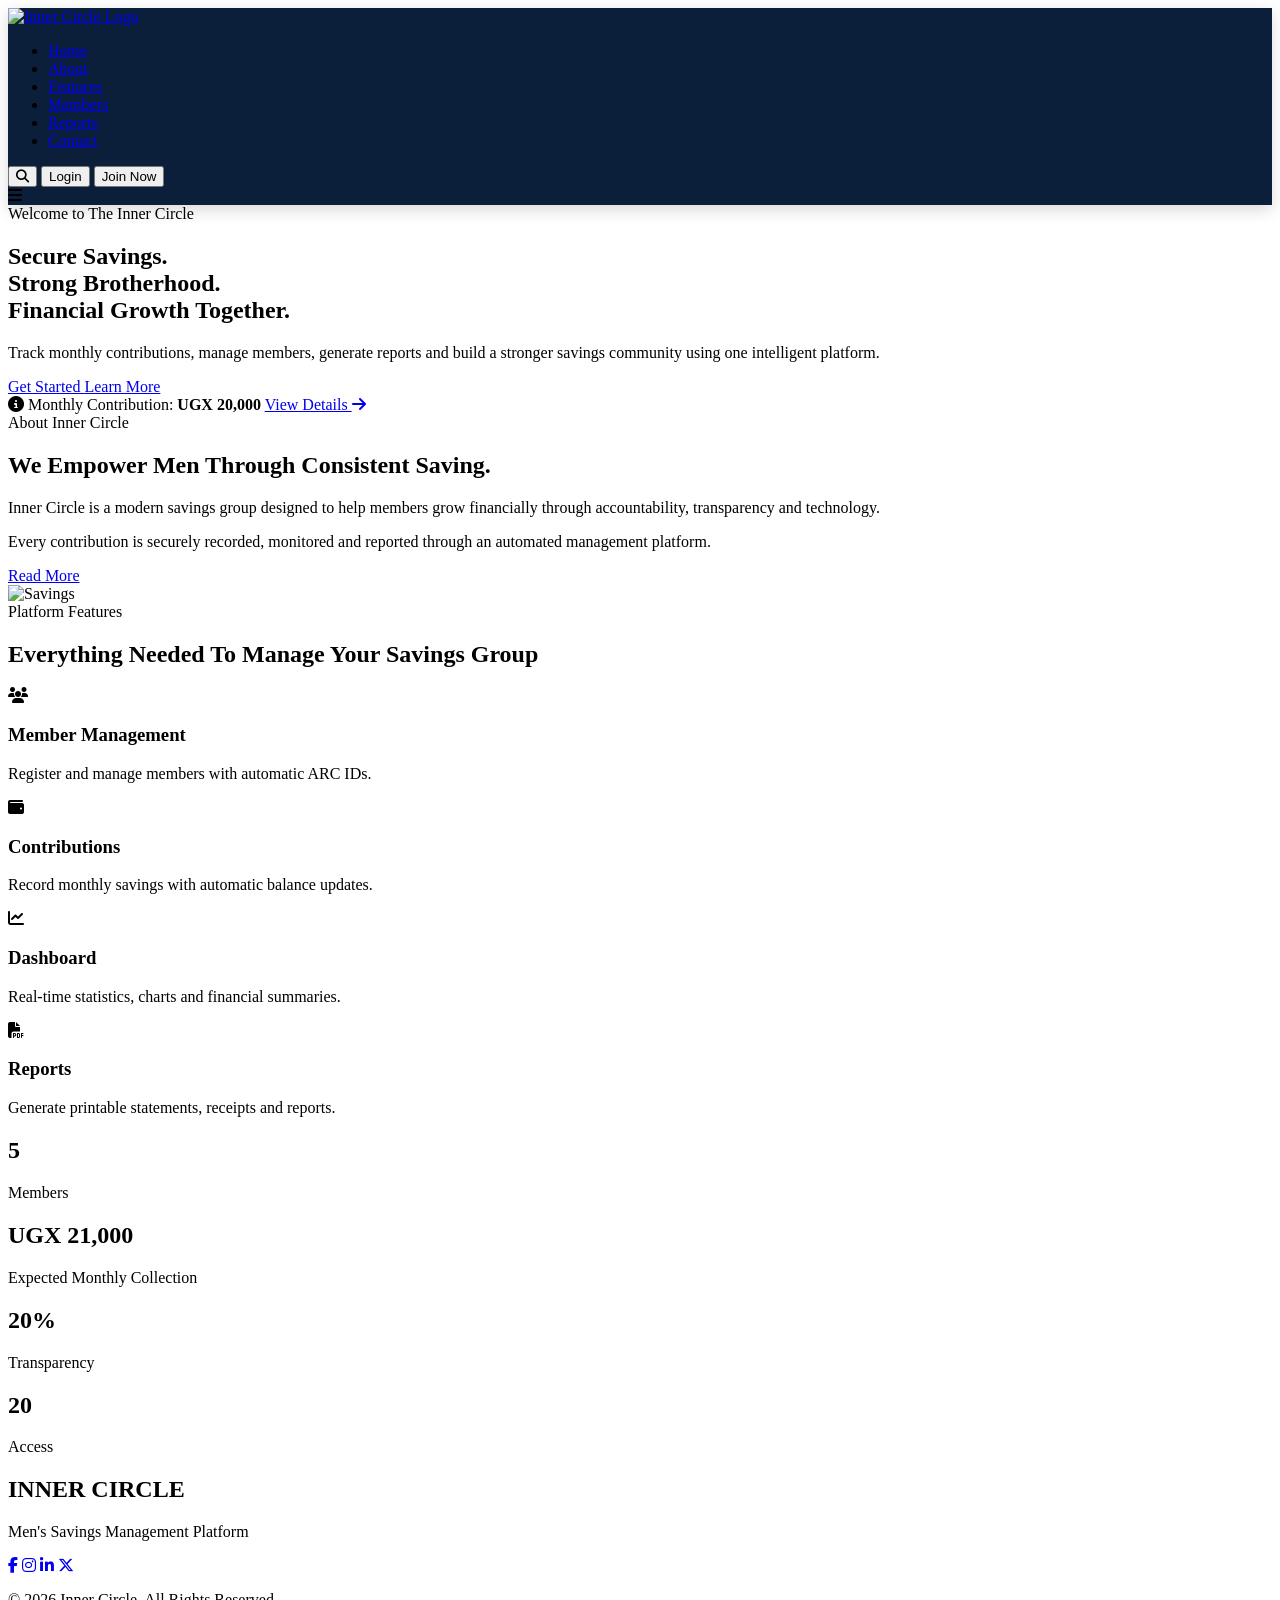
==== index.html @ e286c61f "Rename Website 1.html to index.html" ====
<!DOCTYPE html>
<html lang="en">

<head>
    <meta charset="UTF-8">
    <meta name="viewport" content="width=device-width, initial-scale=1.0">

    <title>Inner Circle |Savings Management System</title>

    <link rel="preconnect" href="https://fonts.googleapis.com">
    <link rel="preconnect" href="https://fonts.gstatic.com" crossorigin>

    <link href="https://fonts.googleapis.com/css2?family=Poppins:wght@300;400;500;600;700;800&display=swap" rel="stylesheet">

    <link rel="stylesheet" href="https://cdnjs.cloudflare.com/ajax/libs/font-awesome/6.6.0/css/all.min.css">

    <link rel="stylesheet" href="style.css">
</head>

<body>

    <!-- ================= HEADER ================= -->

    <header class="header">

        <div class="container">

            <a href="#" class="logo">
                <img src="logo.png" alt="Inner Circle Logo">
            </a>

            <nav class="navbar">

                <ul class="nav-links">

                    <li><a href="#" class="active">Home</a></li>

                    <li><a href="#about">About</a></li>

                    <li><a href="#features">Features</a></li>

                    <li><a href="#members">Members</a></li>

                    <li><a href="#reports">Reports</a></li>

                    <li><a href="#contact">Contact</a></li>

                </ul>

            </nav>

            <div class="nav-buttons">

                <button class="search-btn">
                    <i class="fas fa-search"></i>
                </button>

                <button class="login-btn">
                    Login
                </button>

                <button class="join-btn">
                    Join Now
                </button>

            </div>

            <div class="menu-toggle">
                <i class="fas fa-bars"></i>
            </div>

        </div>

    </header>

    <!-- ================= HERO ================= -->

    <section class="hero">

        <div class="hero-overlay"></div>

        <div class="container hero-content">

            <span class="hero-tag">

                Welcome to The Inner Circle

            </span>

            <h1>

                Secure Savings.<br>

                Strong Brotherhood.<br>

                Financial Growth Together.

            </h1>

            <p>

                Track monthly contributions, manage members,
                generate reports and build a stronger savings
                community using one intelligent platform.

            </p>

            <div class="hero-buttons">

                <a href="#" class="primary-btn">

                    Get Started

                </a>

                <a href="#" class="secondary-btn">

                    Learn More

                </a>

            </div>

        </div>

    </section>

    <!-- ================= ANNOUNCEMENT ================= -->

    <section class="announcement">

        <div class="container">

            <div class="announcement-card">

                <i class="fas fa-circle-info"></i>

                <span>

                    Monthly Contribution:
                    <strong>UGX 20,000</strong>

                </span>

                <a href="#">

                    View Details

                    <i class="fas fa-arrow-right"></i>

                </a>

            </div>

        </div>

    </section>

    <!-- ================= ABOUT ================= -->

    <section class="about" id="about">

        <div class="container about-grid">

            <div class="about-text">

                <span class="section-title">

                    About Inner Circle

                </span>

                <h2>

                    We Empower Men Through
                    Consistent Saving.

                </h2>

                <p>

                    Inner Circle is a modern savings group designed
                    to help members grow financially through
                    accountability, transparency and technology.

                </p>

                <p>

                    Every contribution is securely recorded,
                    monitored and reported through an automated
                    management platform.

                </p>

                <a href="#" class="primary-btn">

                    Read More

                </a>

            </div>

            <div class="about-image">

                <img src="https://images.unsplash.com/photo-1520607162513-77705c0f0d4a?w=900" alt="Savings">

            </div>

        </div>

    </section>

    <!-- ================= FEATURES ================= -->

    <section class="features" id="features">

        <div class="container">

            <div class="section-heading">

                <span>

                    Platform Features

                </span>

                <h2>

                    Everything Needed To Manage Your Savings Group

                </h2>

            </div>

            <div class="feature-grid">

                <div class="feature-card">

                    <i class="fas fa-users"></i>

                    <h3>

                        Member Management

                    </h3>

                    <p>

                        Register and manage members with
                        automatic ARC IDs.

                    </p>

                </div>

                <div class="feature-card">

                    <i class="fas fa-wallet"></i>

                    <h3>

                        Contributions

                    </h3>

                    <p>

                        Record monthly savings with
                        automatic balance updates.

                    </p>

                </div>

                <div class="feature-card">

                    <i class="fas fa-chart-line"></i>

                    <h3>

                        Dashboard

                    </h3>

                    <p>

                        Real-time statistics,
                        charts and financial summaries.

                    </p>

                </div>

                <div class="feature-card">

                    <i class="fas fa-file-pdf"></i>

                    <h3>

                        Reports

                    </h3>

                    <p>

                        Generate printable statements,
                        receipts and reports.

                    </p>

                </div>

            </div>

        </div>

    </section>

    <!-- ================= STATS ================= -->

    <section class="stats">

        <div class="container">

            <div class="stat-box">

                <h2>5</h2>

                <span>Members</span>

            </div>

            <div class="stat-box">

                <h2>UGX 100K</h2>

                <span>Expected Monthly Collection</span>

            </div>

            <div class="stat-box">

                <h2>100%</h2>

                <span>Transparency</span>

            </div>

            <div class="stat-box">

                <h2>24/7</h2>

                <span>Access</span>

            </div>

        </div>

    </section>

    <!-- ================= FOOTER ================= -->

    <footer class="footer" id="contact">

        <div class="container">

            <h2>

                INNER CIRCLE

            </h2>

            <p>

                Men's Savings Management Platform

            </p>

            <div class="socials">

                <a href="#"><i class="fab fa-facebook-f"></i></a>

                <a href="#"><i class="fab fa-instagram"></i></a>

                <a href="#"><i class="fab fa-linkedin-in"></i></a>

                <a href="#"><i class="fab fa-x-twitter"></i></a>

            </div>

            <p class="copyright">

                © 2026 Inner Circle. All Rights Reserved.

            </p>

        </div>

    </footer>

    <script src="script.js"></script>

</body>

</html>
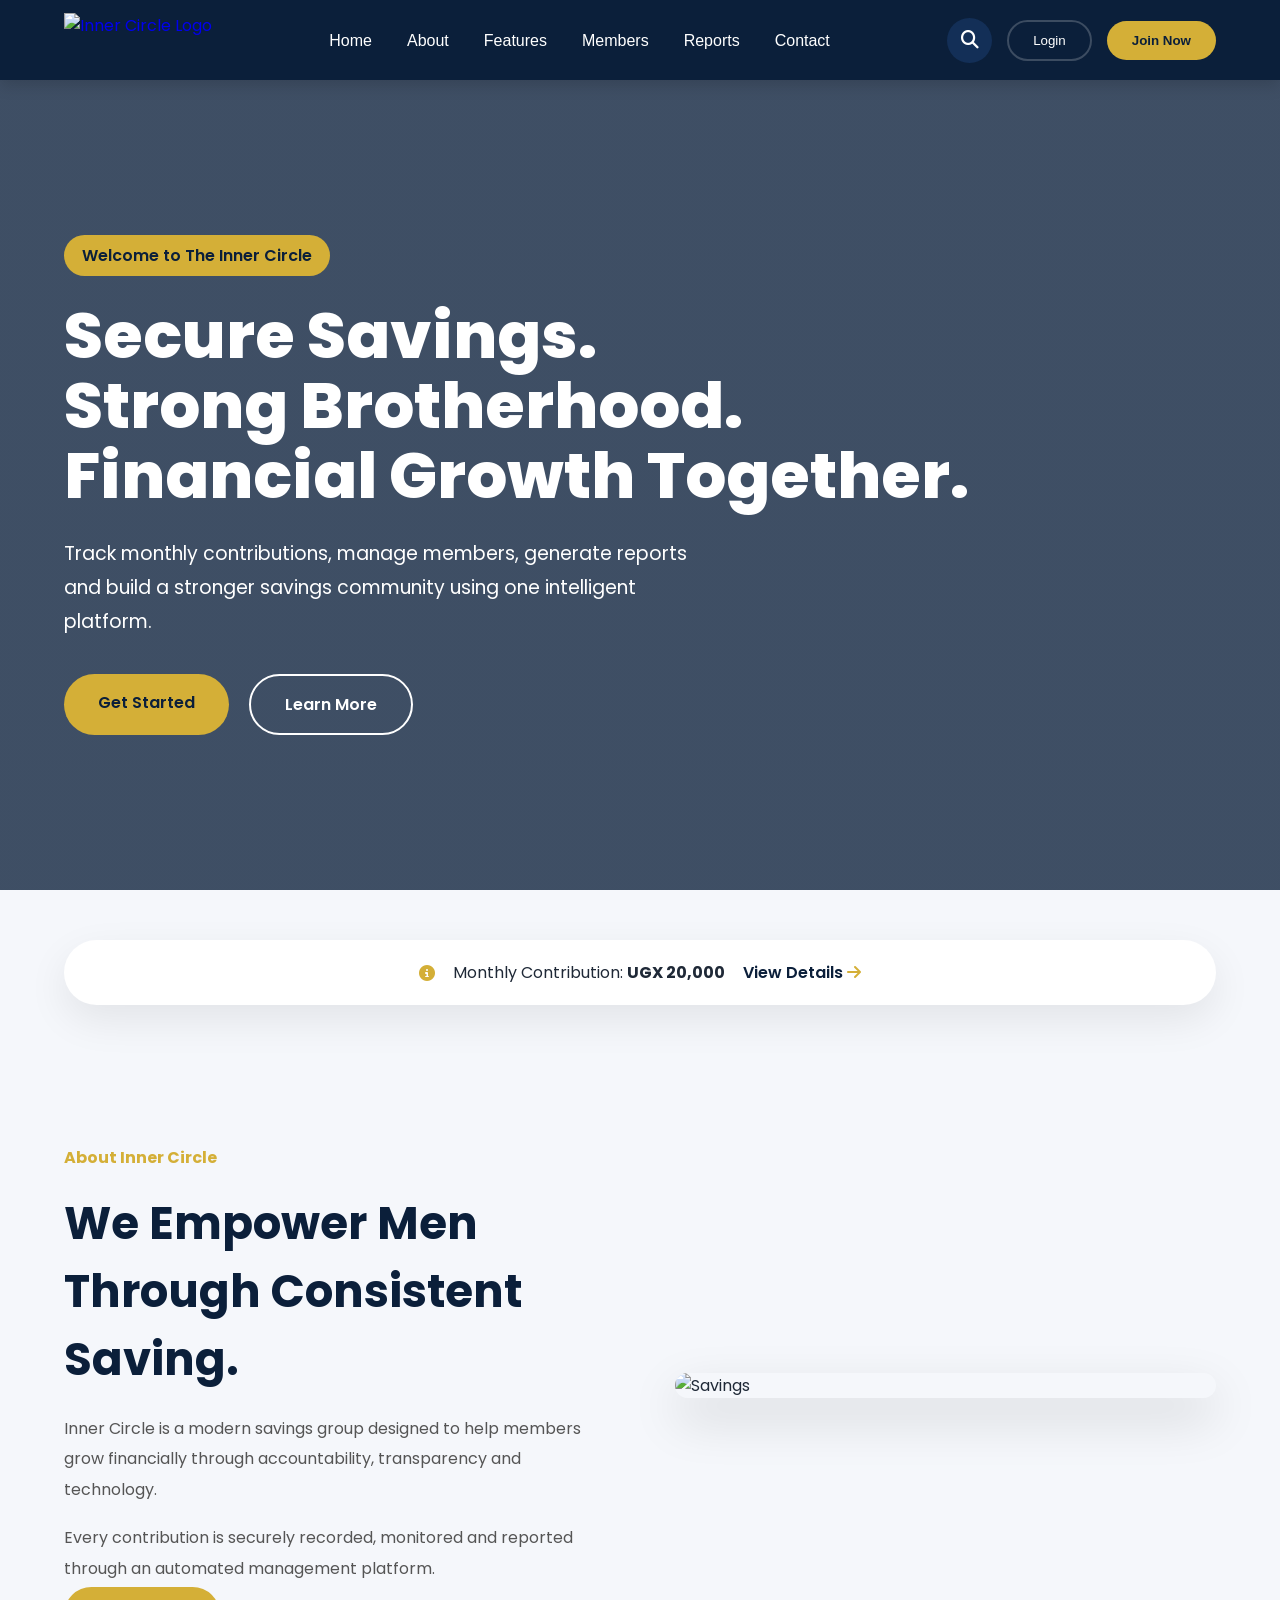
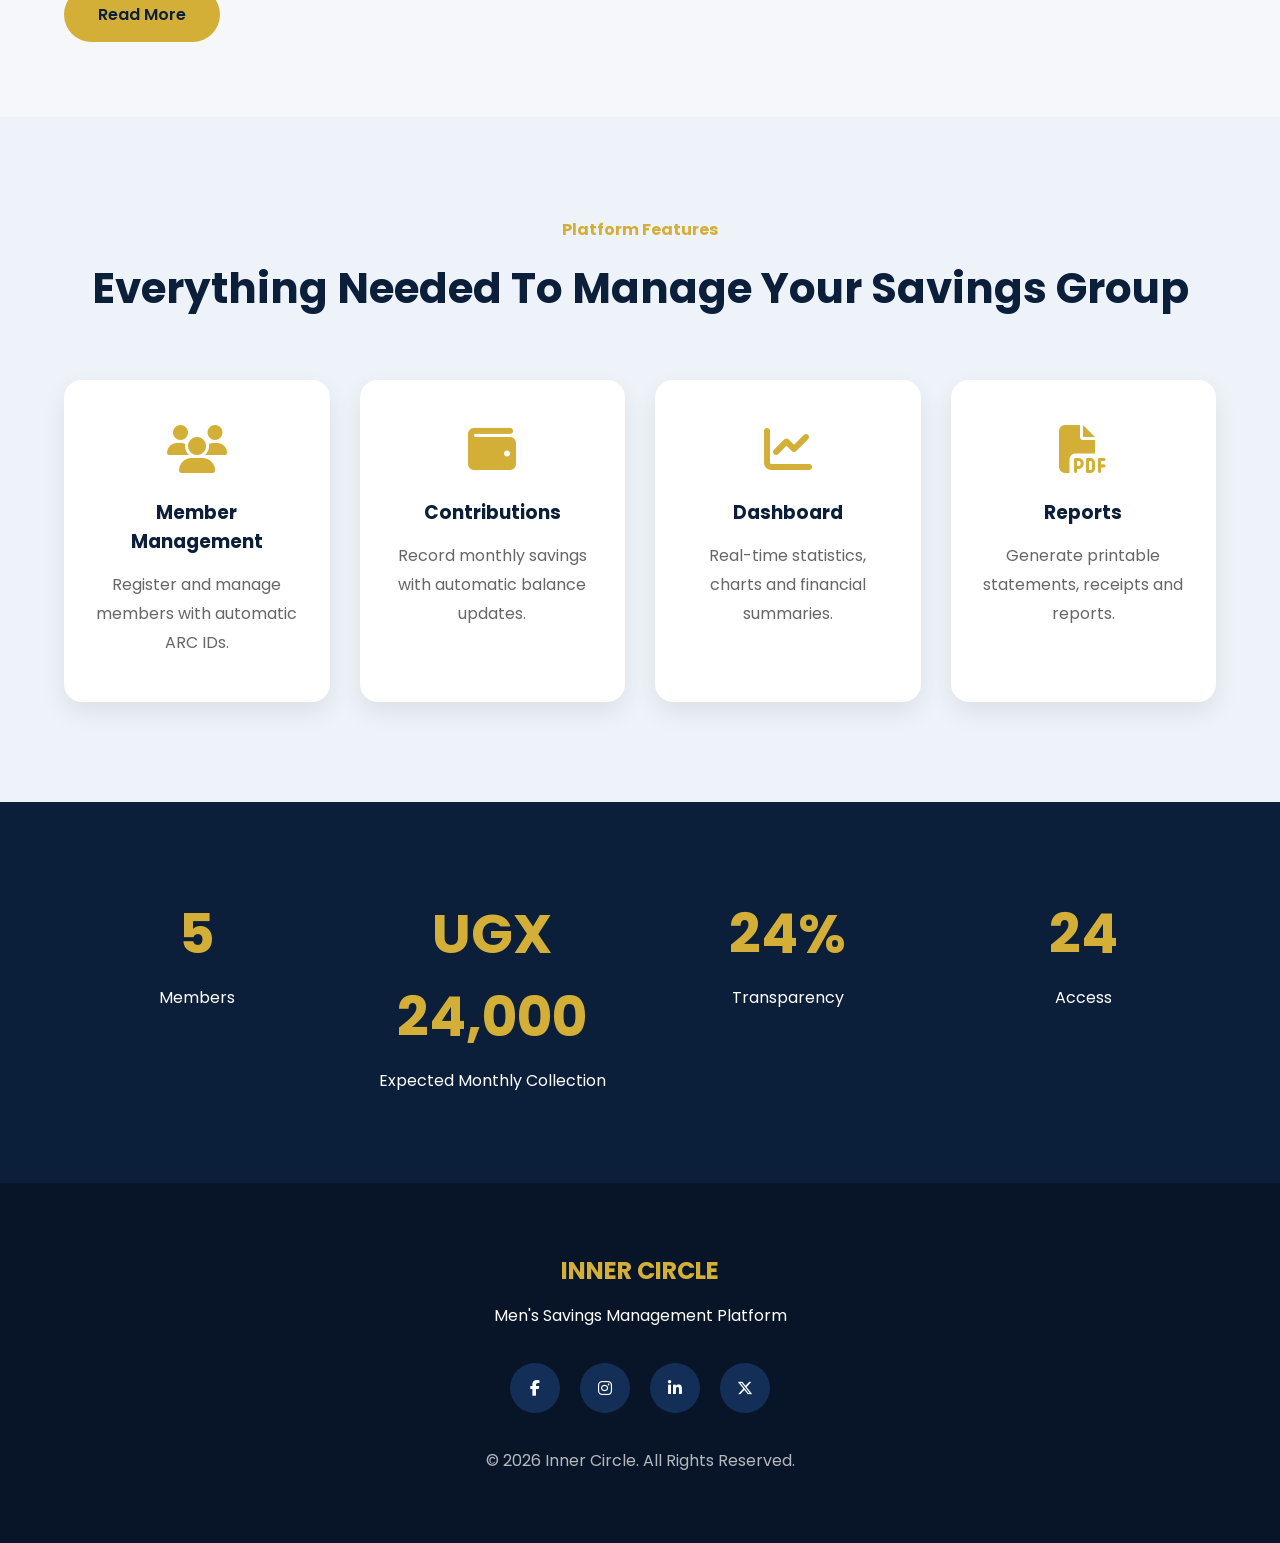
==== commit 00ac0f74: "Update index.html" ====
--- a/index.html
+++ b/index.html
@@ -14,7 +14,7 @@
 
     <link rel="stylesheet" href="https://cdnjs.cloudflare.com/ajax/libs/font-awesome/6.6.0/css/all.min.css">
 
-    <link rel="stylesheet" href="style.css">
+    <link rel="stylesheet" href="styles.css">
 </head>
 
 <body>
--- a/styles.css
+++ b/styles.css
@@ -0,0 +1,471 @@
+/* ===========================
+   GOOGLE FONT
+=========================== */
+
+*{
+    margin:0;
+    padding:0;
+    box-sizing:border-box;
+    scroll-behavior:smooth;
+}
+
+body{
+    font-family:'Poppins',sans-serif;
+    background:#f5f7fb;
+    color:#1f2937;
+    overflow-x:hidden;
+}
+
+img{
+    max-width:100%;
+    display:block;
+}
+
+a{
+    text-decoration:none;
+}
+
+ul{
+    list-style:none;
+}
+
+.container{
+    width:90%;
+    max-width:1300px;
+    margin:auto;
+}
+
+/* ===========================
+   HEADER
+=========================== */
+
+.header{
+    position:fixed;
+    top:0;
+    left:0;
+    width:100%;
+    background:#0b1f3a;
+    z-index:999;
+    box-shadow:0 5px 15px rgba(0,0,0,.15);
+}
+
+.header .container{
+    display:flex;
+    align-items:center;
+    justify-content:space-between;
+    height:80px;
+}
+
+.logo img{
+    height:55px;
+}
+
+.nav-links{
+    display:flex;
+    gap:35px;
+}
+
+.nav-links li a{
+    color:#fff;
+    font-weight:500;
+    transition:.3s;
+}
+
+.nav-links li a:hover,
+.nav-links li a.active{
+    color:#d4af37;
+}
+
+.nav-buttons{
+    display:flex;
+    align-items:center;
+    gap:15px;
+}
+
+.search-btn,
+.login-btn,
+.join-btn{
+    border:none;
+    cursor:pointer;
+    transition:.3s;
+}
+
+.search-btn{
+    width:45px;
+    height:45px;
+    border-radius:50%;
+    background:#132f57;
+    color:#fff;
+    font-size:18px;
+}
+
+.search-btn:hover{
+    background:#d4af37;
+    color:#0b1f3a;
+}
+
+.login-btn{
+    background:transparent;
+    color:#fff;
+    border:2px solid rgba(255,255,255,.2);
+    padding:11px 24px;
+    border-radius:30px;
+}
+
+.login-btn:hover{
+    background:#fff;
+    color:#0b1f3a;
+}
+
+.join-btn{
+    background:#d4af37;
+    color:#0b1f3a;
+    padding:12px 25px;
+    border-radius:30px;
+    font-weight:600;
+}
+
+.join-btn:hover{
+    transform:translateY(-3px);
+    box-shadow:0 15px 30px rgba(212,175,55,.35);
+}
+
+.menu-toggle{
+    display:none;
+    color:#fff;
+    font-size:30px;
+    cursor:pointer;
+}
+
+/* ===========================
+   HERO
+=========================== */
+
+.hero{
+    margin-top:80px;
+    min-height:90vh;
+    display:flex;
+    align-items:center;
+    position:relative;
+    background:
+    linear-gradient(rgba(11,31,58,.78),rgba(11,31,58,.78)),
+    url("https://images.unsplash.com/photo-1556740749-887f6717d7e4?auto=format&fit=crop&w=1600&q=80");
+    background-size:cover;
+    background-position:center;
+}
+
+.hero-content{
+    color:#fff;
+    position:relative;
+    z-index:2;
+}
+
+.hero-tag{
+    display:inline-block;
+    background:#d4af37;
+    color:#0b1f3a;
+    padding:8px 18px;
+    border-radius:30px;
+    margin-bottom:25px;
+    font-weight:600;
+}
+
+.hero h1{
+    font-size:64px;
+    line-height:1.1;
+    font-weight:800;
+    margin-bottom:25px;
+}
+
+.hero p{
+    width:650px;
+    max-width:100%;
+    font-size:19px;
+    line-height:1.8;
+    margin-bottom:35px;
+}
+
+.hero-buttons{
+    display:flex;
+    gap:20px;
+}
+
+.primary-btn,
+.secondary-btn{
+    padding:16px 34px;
+    border-radius:40px;
+    font-weight:600;
+    transition:.35s;
+}
+
+.primary-btn{
+    background:#d4af37;
+    color:#0b1f3a;
+}
+
+.secondary-btn{
+    border:2px solid #fff;
+    color:#fff;
+}
+
+.primary-btn:hover{
+    transform:translateY(-4px);
+}
+
+.secondary-btn:hover{
+    background:#fff;
+    color:#0b1f3a;
+}
+
+/* ===========================
+   ANNOUNCEMENT
+=========================== */
+
+.announcement{
+    padding:50px 0;
+}
+
+.announcement-card{
+    background:#fff;
+    display:flex;
+    justify-content:center;
+    align-items:center;
+    gap:18px;
+    padding:20px;
+    border-radius:50px;
+    box-shadow:0 15px 40px rgba(0,0,0,.08);
+}
+
+.announcement-card i{
+    color:#d4af37;
+}
+
+.announcement-card a{
+    color:#0b1f3a;
+    font-weight:600;
+}
+
+/* ===========================
+   ABOUT
+=========================== */
+
+.about{
+    padding:90px 0;
+}
+
+.about-grid{
+    display:grid;
+    grid-template-columns:1fr 1fr;
+    gap:70px;
+    align-items:center;
+}
+
+.section-title{
+    color:#d4af37;
+    font-weight:700;
+}
+
+.about h2{
+    font-size:45px;
+    margin:20px 0;
+    color:#0b1f3a;
+}
+
+.about p{
+    line-height:1.9;
+    margin-bottom:18px;
+    color:#555;
+}
+
+.about-image img{
+    border-radius:20px;
+    box-shadow:0 20px 50px rgba(0,0,0,.15);
+}
+
+/* ===========================
+   FEATURES
+=========================== */
+
+.features{
+    padding:100px 0;
+    background:#eef3f9;
+}
+
+.section-heading{
+    text-align:center;
+    margin-bottom:60px;
+}
+
+.section-heading span{
+    color:#d4af37;
+    font-weight:700;
+}
+
+.section-heading h2{
+    margin-top:15px;
+    font-size:42px;
+    color:#0b1f3a;
+}
+
+.feature-grid{
+    display:grid;
+    grid-template-columns:repeat(auto-fit,minmax(260px,1fr));
+    gap:30px;
+}
+
+.feature-card{
+    background:#fff;
+    padding:45px 30px;
+    border-radius:18px;
+    text-align:center;
+    transition:.35s;
+    box-shadow:0 10px 25px rgba(0,0,0,.08);
+}
+
+.feature-card:hover{
+    transform:translateY(-10px);
+}
+
+.feature-card i{
+    font-size:48px;
+    color:#d4af37;
+    margin-bottom:25px;
+}
+
+.feature-card h3{
+    margin-bottom:15px;
+    color:#0b1f3a;
+}
+
+.feature-card p{
+    color:#666;
+    line-height:1.8;
+}
+
+/* ===========================
+   STATS
+=========================== */
+
+.stats{
+    background:#0b1f3a;
+    color:#fff;
+    padding:90px 0;
+}
+
+.stats .container{
+    display:grid;
+    grid-template-columns:repeat(4,1fr);
+    gap:30px;
+}
+
+.stat-box{
+    text-align:center;
+}
+
+.stat-box h2{
+    color:#d4af37;
+    font-size:55px;
+    margin-bottom:10px;
+}
+
+/* ===========================
+   FOOTER
+=========================== */
+
+.footer{
+    background:#081528;
+    color:#fff;
+    padding:70px 0;
+    text-align:center;
+}
+
+.footer h2{
+    color:#d4af37;
+    margin-bottom:15px;
+}
+
+.socials{
+    display:flex;
+    justify-content:center;
+    gap:20px;
+    margin:35px 0;
+}
+
+.socials a{
+    width:50px;
+    height:50px;
+    display:flex;
+    align-items:center;
+    justify-content:center;
+    border-radius:50%;
+    background:#132f57;
+    color:#fff;
+    transition:.35s;
+}
+
+.socials a:hover{
+    background:#d4af37;
+    color:#0b1f3a;
+}
+
+.copyright{
+    opacity:.7;
+}
+
+/* ===========================
+   RESPONSIVE
+=========================== */
+
+@media(max-width:992px){
+
+.navbar{
+display:none;
+}
+
+.menu-toggle{
+display:block;
+}
+
+.about-grid{
+grid-template-columns:1fr;
+}
+
+.hero h1{
+font-size:48px;
+}
+
+.stats .container{
+grid-template-columns:repeat(2,1fr);
+}
+
+}
+
+@media(max-width:768px){
+
+.hero{
+text-align:center;
+}
+
+.hero-buttons{
+justify-content:center;
+flex-wrap:wrap;
+}
+
+.hero h1{
+font-size:38px;
+}
+
+.section-heading h2{
+font-size:32px;
+}
+
+.stats .container{
+grid-template-columns:1fr;
+}
+
+.announcement-card{
+flex-direction:column;
+border-radius:20px;
+}
+
+}
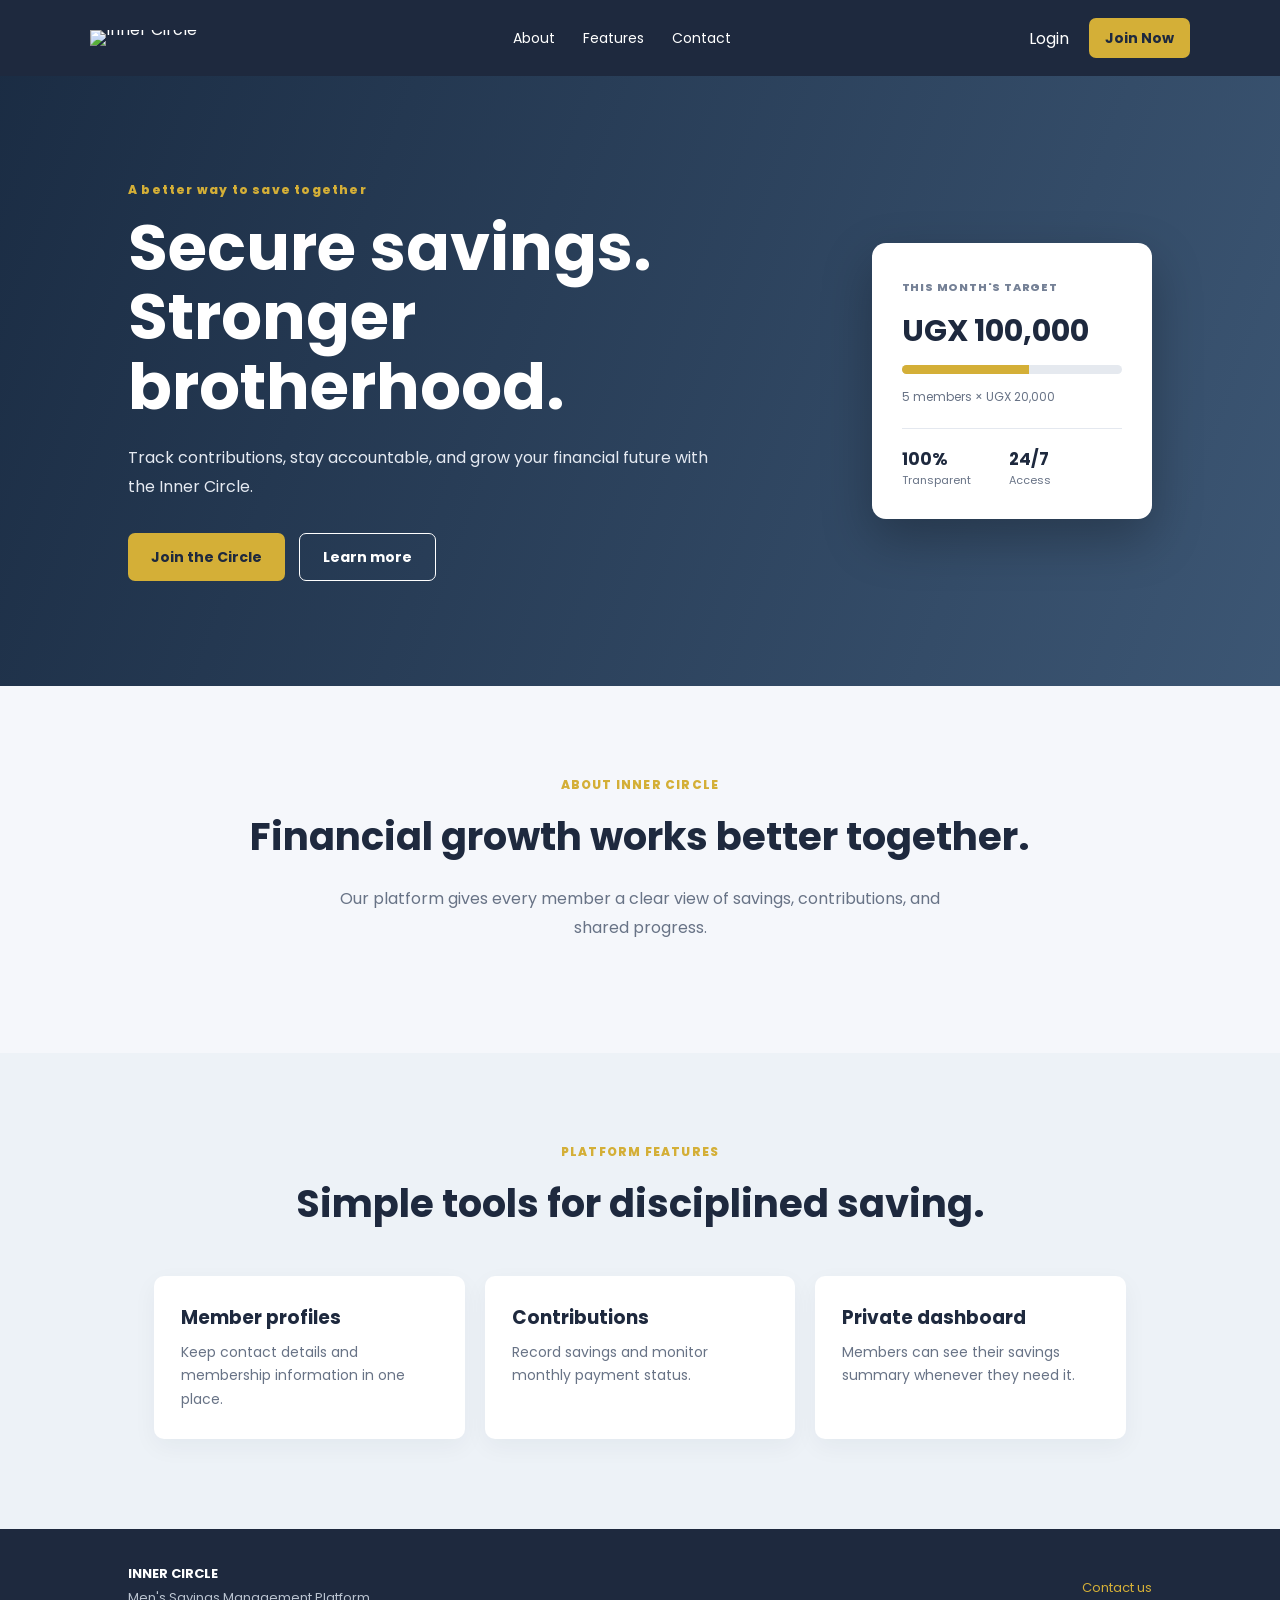
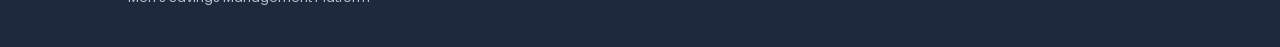
==== commit 0d8c3b43: "Add files via upload" ====
--- a/index.html
+++ b/index.html
@@ -1,406 +1,41 @@
-<!DOCTYPE html>
+<!doctype html>
 <html lang="en">
+<head>
+  <meta charset="utf-8">
+  <meta name="viewport" content="width=device-width, initial-scale=1">
+  <title>Inner Circle | Savings Management</title>
+  <link rel="preconnect" href="https://fonts.googleapis.com">
+  <link rel="preconnect" href="https://fonts.gstatic.com" crossorigin>
+  <link href="https://fonts.googleapis.com/css2?family=Poppins:wght@400;500;600;700;800&display=swap" rel="stylesheet">
+  <link rel="stylesheet" href="style.css">
+</head>
+<body>
+  <header class="site-header">
+    <a class="brand" href="index.html" aria-label="Inner Circle home"><img class="brand-logo" src="assets/inner-circle-logo-light.png" alt="Inner Circle"></a>
+    <nav aria-label="Main navigation">
+      <a href="#about">About</a><a href="#features">Features</a><a href="#contact">Contact</a>
+    </nav>
+    <div class="header-actions"><a class="text-link" href="login.html">Login</a><a class="button button-small" href="register.html">Join Now</a></div>
+  </header>
 
-<head>
-    <meta charset="UTF-8">
-    <meta name="viewport" content="width=device-width, initial-scale=1.0">
-
-    <title>Inner Circle |Savings Management System</title>
-
-    <link rel="preconnect" href="https://fonts.googleapis.com">
-    <link rel="preconnect" href="https://fonts.gstatic.com" crossorigin>
-
-    <link href="https://fonts.googleapis.com/css2?family=Poppins:wght@300;400;500;600;700;800&display=swap" rel="stylesheet">
-
-    <link rel="stylesheet" href="https://cdnjs.cloudflare.com/ajax/libs/font-awesome/6.6.0/css/all.min.css">
-
-    <link rel="stylesheet" href="styles.css">
-</head>
-
-<body>
-
-    <!-- ================= HEADER ================= -->
-
-    <header class="header">
-
-        <div class="container">
-
-            <a href="#" class="logo">
-                <img src="logo.png" alt="Inner Circle Logo">
-            </a>
-
-            <nav class="navbar">
-
-                <ul class="nav-links">
-
-                    <li><a href="#" class="active">Home</a></li>
-
-                    <li><a href="#about">About</a></li>
-
-                    <li><a href="#features">Features</a></li>
-
-                    <li><a href="#members">Members</a></li>
-
-                    <li><a href="#reports">Reports</a></li>
-
-                    <li><a href="#contact">Contact</a></li>
-
-                </ul>
-
-            </nav>
-
-            <div class="nav-buttons">
-
-                <button class="search-btn">
-                    <i class="fas fa-search"></i>
-                </button>
-
-                <button class="login-btn">
-                    Login
-                </button>
-
-                <button class="join-btn">
-                    Join Now
-                </button>
-
-            </div>
-
-            <div class="menu-toggle">
-                <i class="fas fa-bars"></i>
-            </div>
-
-        </div>
-
-    </header>
-
-    <!-- ================= HERO ================= -->
-
+  <main>
     <section class="hero">
-
-        <div class="hero-overlay"></div>
-
-        <div class="container hero-content">
-
-            <span class="hero-tag">
-
-                Welcome to The Inner Circle
-
-            </span>
-
-            <h1>
-
-                Secure Savings.<br>
-
-                Strong Brotherhood.<br>
-
-                Financial Growth Together.
-
-            </h1>
-
-            <p>
-
-                Track monthly contributions, manage members,
-                generate reports and build a stronger savings
-                community using one intelligent platform.
-
-            </p>
-
-            <div class="hero-buttons">
-
-                <a href="#" class="primary-btn">
-
-                    Get Started
-
-                </a>
-
-                <a href="#" class="secondary-btn">
-
-                    Learn More
-
-                </a>
-
-            </div>
-
-        </div>
-
+      <div class="hero-copy">
+        <span class="eyebrow">A better way to save together</span>
+        <h1>Secure savings.<br>Stronger brotherhood.</h1>
+        <p>Track contributions, stay accountable, and grow your financial future with the Inner Circle.</p>
+        <div class="hero-actions"><a class="button" href="register.html">Join the Circle</a><a class="button button-outline" href="#about">Learn more</a></div>
+      </div>
+      <aside class="hero-card" aria-label="Savings summary">
+        <span>THIS MONTH'S TARGET</span><strong>UGX 100,000</strong>
+        <div class="progress"><span></span></div><p>5 members × UGX 20,000</p>
+        <div class="mini-stats"><div><b>100%</b><small>Transparent</small></div><div><b>24/7</b><small>Access</small></div></div>
+      </aside>
     </section>
 
-    <!-- ================= ANNOUNCEMENT ================= -->
-
-    <section class="announcement">
-
-        <div class="container">
-
-            <div class="announcement-card">
-
-                <i class="fas fa-circle-info"></i>
-
-                <span>
-
-                    Monthly Contribution:
-                    <strong>UGX 20,000</strong>
-
-                </span>
-
-                <a href="#">
-
-                    View Details
-
-                    <i class="fas fa-arrow-right"></i>
-
-                </a>
-
-            </div>
-
-        </div>
-
-    </section>
-
-    <!-- ================= ABOUT ================= -->
-
-    <section class="about" id="about">
-
-        <div class="container about-grid">
-
-            <div class="about-text">
-
-                <span class="section-title">
-
-                    About Inner Circle
-
-                </span>
-
-                <h2>
-
-                    We Empower Men Through
-                    Consistent Saving.
-
-                </h2>
-
-                <p>
-
-                    Inner Circle is a modern savings group designed
-                    to help members grow financially through
-                    accountability, transparency and technology.
-
-                </p>
-
-                <p>
-
-                    Every contribution is securely recorded,
-                    monitored and reported through an automated
-                    management platform.
-
-                </p>
-
-                <a href="#" class="primary-btn">
-
-                    Read More
-
-                </a>
-
-            </div>
-
-            <div class="about-image">
-
-                <img src="https://images.unsplash.com/photo-1520607162513-77705c0f0d4a?w=900" alt="Savings">
-
-            </div>
-
-        </div>
-
-    </section>
-
-    <!-- ================= FEATURES ================= -->
-
-    <section class="features" id="features">
-
-        <div class="container">
-
-            <div class="section-heading">
-
-                <span>
-
-                    Platform Features
-
-                </span>
-
-                <h2>
-
-                    Everything Needed To Manage Your Savings Group
-
-                </h2>
-
-            </div>
-
-            <div class="feature-grid">
-
-                <div class="feature-card">
-
-                    <i class="fas fa-users"></i>
-
-                    <h3>
-
-                        Member Management
-
-                    </h3>
-
-                    <p>
-
-                        Register and manage members with
-                        automatic ARC IDs.
-
-                    </p>
-
-                </div>
-
-                <div class="feature-card">
-
-                    <i class="fas fa-wallet"></i>
-
-                    <h3>
-
-                        Contributions
-
-                    </h3>
-
-                    <p>
-
-                        Record monthly savings with
-                        automatic balance updates.
-
-                    </p>
-
-                </div>
-
-                <div class="feature-card">
-
-                    <i class="fas fa-chart-line"></i>
-
-                    <h3>
-
-                        Dashboard
-
-                    </h3>
-
-                    <p>
-
-                        Real-time statistics,
-                        charts and financial summaries.
-
-                    </p>
-
-                </div>
-
-                <div class="feature-card">
-
-                    <i class="fas fa-file-pdf"></i>
-
-                    <h3>
-
-                        Reports
-
-                    </h3>
-
-                    <p>
-
-                        Generate printable statements,
-                        receipts and reports.
-
-                    </p>
-
-                </div>
-
-            </div>
-
-        </div>
-
-    </section>
-
-    <!-- ================= STATS ================= -->
-
-    <section class="stats">
-
-        <div class="container">
-
-            <div class="stat-box">
-
-                <h2>5</h2>
-
-                <span>Members</span>
-
-            </div>
-
-            <div class="stat-box">
-
-                <h2>UGX 100K</h2>
-
-                <span>Expected Monthly Collection</span>
-
-            </div>
-
-            <div class="stat-box">
-
-                <h2>100%</h2>
-
-                <span>Transparency</span>
-
-            </div>
-
-            <div class="stat-box">
-
-                <h2>24/7</h2>
-
-                <span>Access</span>
-
-            </div>
-
-        </div>
-
-    </section>
-
-    <!-- ================= FOOTER ================= -->
-
-    <footer class="footer" id="contact">
-
-        <div class="container">
-
-            <h2>
-
-                INNER CIRCLE
-
-            </h2>
-
-            <p>
-
-                Men's Savings Management Platform
-
-            </p>
-
-            <div class="socials">
-
-                <a href="#"><i class="fab fa-facebook-f"></i></a>
-
-                <a href="#"><i class="fab fa-instagram"></i></a>
-
-                <a href="#"><i class="fab fa-linkedin-in"></i></a>
-
-                <a href="#"><i class="fab fa-x-twitter"></i></a>
-
-            </div>
-
-            <p class="copyright">
-
-                © 2026 Inner Circle. All Rights Reserved.
-
-            </p>
-
-        </div>
-
-    </footer>
-
-    <script src="script.js"></script>
-
+    <section class="section" id="about"><span class="eyebrow">ABOUT INNER CIRCLE</span><h2>Financial growth works better together.</h2><p class="lead">Our platform gives every member a clear view of savings, contributions, and shared progress.</p></section>
+    <section class="section muted" id="features"><span class="eyebrow">PLATFORM FEATURES</span><h2>Simple tools for disciplined saving.</h2><div class="feature-grid"><article><h3>Member profiles</h3><p>Keep contact details and membership information in one place.</p></article><article><h3>Contributions</h3><p>Record savings and monitor monthly payment status.</p></article><article><h3>Private dashboard</h3><p>Members can see their savings summary whenever they need it.</p></article></div></section>
+  </main>
+  <footer id="contact"><div><b>INNER CIRCLE</b><p>Men's Savings Management Platform</p></div><a href="mailto:hello@innercircle.example">Contact us</a></footer>
 </body>
-
 </html>
--- a/style.css
+++ b/style.css
@@ -0,0 +1 @@
+:root{--navy:#1e293e;--navy-dark:#1e293e;--gold:#d4af37;--ink:#172033;--muted:#687386;--paper:#f5f7fb;--white:#fff;--line:#e4e8ef}*{box-sizing:border-box}html{scroll-behavior:smooth}body{margin:0;font-family:Poppins,Arial,sans-serif;color:var(--ink);background:var(--paper)}a{text-decoration:none;color:inherit}.site-header,.dashboard-header{min-height:76px;padding:0 7%;display:flex;align-items:center;justify-content:space-between;background:var(--navy);color:#fff}.brand{display:flex;align-items:center;line-height:0}.brand-logo{display:block;width:124px;height:auto}.site-header nav{display:flex;gap:28px;font-size:14px}.site-header nav a:hover,.text-link:hover{color:var(--gold)}.header-actions{display:flex;align-items:center;gap:20px}.button{display:inline-flex;justify-content:center;align-items:center;min-height:48px;padding:0 23px;border:0;border-radius:7px;background:var(--gold);color:var(--navy);font:700 14px Poppins;cursor:pointer;transition:transform .2s,box-shadow .2s}.button:hover{transform:translateY(-2px);box-shadow:0 9px 20px #0002}.button-small{min-height:40px;padding:0 16px}.button-outline{background:transparent;border:1px solid #fff;color:#fff}.hero{min-height:610px;padding:90px 10%;display:flex;gap:9%;align-items:center;justify-content:center;background:linear-gradient(110deg,#081b34eB,#0e2e52cc),url('https://images.unsplash.com/photo-1556740749-887f6717d7e4?auto=format&fit=crop&w=1600&q=85') center/cover;color:#fff}.hero-copy{max-width:660px}.eyebrow{display:block;color:var(--gold);font-size:12px;font-weight:800;letter-spacing:1.2px;margin-bottom:14px}.hero h1,.account-intro h1{font-size:clamp(38px,5vw,64px);line-height:1.09;margin:0 0 22px}.hero p{max-width:590px;line-height:1.8;color:#e5eaf2}.hero-actions{display:flex;gap:14px;margin-top:32px}.hero-card{width:310px;padding:30px;background:#fff;color:var(--navy);border-radius:14px;box-shadow:0 20px 50px #0004}.hero-card span,.summary-grid span{font-size:11px;font-weight:800;letter-spacing:.8px;color:#758196}.hero-card strong{display:block;font-size:30px;margin:11px 0}.hero-card p{font-size:12px;color:var(--muted)}.progress{height:9px;background:#e5e9ef;border-radius:20px;overflow:hidden}.progress span{display:block;width:58%;height:100%;background:var(--gold)}.mini-stats{display:flex;gap:38px;border-top:1px solid var(--line);margin-top:20px;padding-top:17px}.mini-stats b,.mini-stats small{display:block}.mini-stats b{font-size:17px}.mini-stats small{color:var(--muted);font-size:11px}.section{padding:90px 12%;text-align:center}.section h2{font-size:clamp(27px,3vw,42px);margin:0;color:var(--navy)}.lead{max-width:620px;margin:20px auto;color:var(--muted);line-height:1.8}.muted{background:#edf2f7}.feature-grid{display:grid;grid-template-columns:repeat(3,1fr);gap:20px;max-width:1000px;margin:44px auto 0}.feature-grid article{background:#fff;text-align:left;padding:27px;border-radius:10px;box-shadow:0 8px 25px #1025400c}.feature-grid h3{margin:0 0 9px;color:var(--navy)}.feature-grid p{margin:0;color:var(--muted);font-size:14px;line-height:1.7}footer{padding:35px 10%;color:#fff;background:var(--navy-dark);display:flex;justify-content:space-between;align-items:center;font-size:13px}footer p{margin:4px 0;color:#bac3d0}footer a{color:var(--gold)}.account-page{min-height:100vh;background:#eaf0f6}.account-layout{display:grid;grid-template-columns:minmax(340px,.9fr) minmax(420px,1.1fr);min-height:100vh}.account-intro{padding:55px 12%;color:#fff;background:var(--navy);display:flex;flex-direction:column;justify-content:space-between}.account-intro>div{max-width:520px}.account-intro h1{margin-top:0;font-size:clamp(35px,4vw,54px)}.account-intro p{color:#d6dfeb;line-height:1.8}.intro-foot{font-size:14px}.intro-foot a,.form-footer a{color:var(--gold);font-weight:700}.form-panel{max-width:670px;width:100%;margin:auto;padding:55px 11%;background:#fff}.form-panel.compact{max-width:590px}.form-heading h2{margin:0;color:var(--navy);font-size:30px}.form-heading p{font-size:13px;color:var(--muted);margin:8px 0 26px}.message{display:none;padding:11px 13px;border-radius:6px;font-size:13px;margin-bottom:16px}.message.error{display:block;background:#fff0f0;color:#a92323}.message.success{display:block;background:#ecf9f0;color:#13743b}form{display:grid;gap:16px}label{font-weight:600;font-size:13px;color:#28364b}input,select{display:block;width:100%;height:47px;margin-top:7px;border:1px solid #d7dee9;border-radius:6px;padding:0 13px;font:14px Poppins;color:var(--ink);background:#fff}input:focus,select:focus{outline:2px solid #d4af3766;border-color:var(--gold)}.two-columns{display:grid;grid-template-columns:1fr 1fr;gap:14px}.check-label{display:flex;align-items:flex-start;gap:9px;font-size:12px;line-height:1.55;font-weight:400}.check-label input{width:16px;height:16px;margin:2px 0 0;accent-color:var(--gold)}.full-width{width:100%;margin-top:5px}.form-footer{text-align:center;font-size:13px;color:var(--muted);margin-top:24px}.dashboard-page{min-height:100vh}.logout-button{border:1px solid #ffffff55;background:transparent;color:#fff;border-radius:6px;padding:9px 15px;font:600 13px Poppins;cursor:pointer}.dashboard{max-width:1140px;margin:0 auto;padding:65px 30px}.welcome{display:flex;justify-content:space-between;align-items:end;margin-bottom:32px}.welcome h1{margin:0;color:var(--navy);font-size:35px}.welcome p{margin:7px 0 0;color:var(--muted)}.member-id{font-size:11px;color:var(--muted);text-align:right}.member-id b{display:block;color:var(--navy);font-size:15px;margin-top:4px}.summary-grid,.admin-grid{display:grid;grid-template-columns:repeat(3,1fr);gap:18px}.summary-grid article,.dashboard-section,.admin-card{background:#fff;border:1px solid var(--line);border-radius:10px;padding:26px}.summary-grid strong{display:block;font-size:25px;color:var(--navy);margin:12px 0 5px}.summary-grid strong.status{color:#a26c09}.summary-grid small{font-size:12px;color:var(--muted)}.dashboard-section{display:flex;align-items:center;justify-content:space-between;gap:24px;margin-top:22px}.dashboard-section h2,.admin-card h2{font-size:22px;color:var(--navy);margin:0}.dashboard-section p,.admin-card>p{margin:8px 0 0;color:var(--muted);font-size:13px;line-height:1.7;max-width:650px}.contribution-table{align-items:start}.table-wrap{width:100%;overflow-x:auto}.contribution-table .table-wrap{margin-top:20px}table{width:100%;border-collapse:collapse;text-align:left;font-size:13px}th{color:#728095;font-size:11px;letter-spacing:.5px}th,td{padding:14px 10px;border-bottom:1px solid var(--line);white-space:nowrap}.empty-state{text-align:center;color:var(--muted);padding:20px}.admin-grid{grid-template-columns:1fr 1fr}.admin-card p{margin-bottom:20px}.table-button{border:1px solid #cad4e0;background:#fff;color:var(--navy);border-radius:5px;padding:6px 10px;font:600 12px Poppins;cursor:pointer;margin-right:6px}.table-button.danger{color:#a92323;border-color:#eab5b5}.hidden{display:none!important}@media(max-width:800px){.site-header nav{display:none}.hero{padding:70px 7%;flex-direction:column;align-items:flex-start}.hero-card{width:100%}.account-layout{grid-template-columns:1fr}.account-intro{min-height:370px;padding:38px 9%;gap:38px}.form-panel{padding:42px 9%}.summary-grid,.admin-grid{grid-template-columns:1fr}.welcome,.dashboard-section{align-items:flex-start;flex-direction:column}.member-id{text-align:left}.feature-grid{grid-template-columns:1fr}.two-columns{grid-template-columns:1fr}footer{gap:18px;align-items:flex-start;flex-direction:column}}@media(max-width:460px){.site-header{padding:0 5%}.brand-logo{width:110px}.header-actions{gap:10px}.text-link{display:none}.hero h1{font-size:38px}.dashboard{padding:42px 18px}}
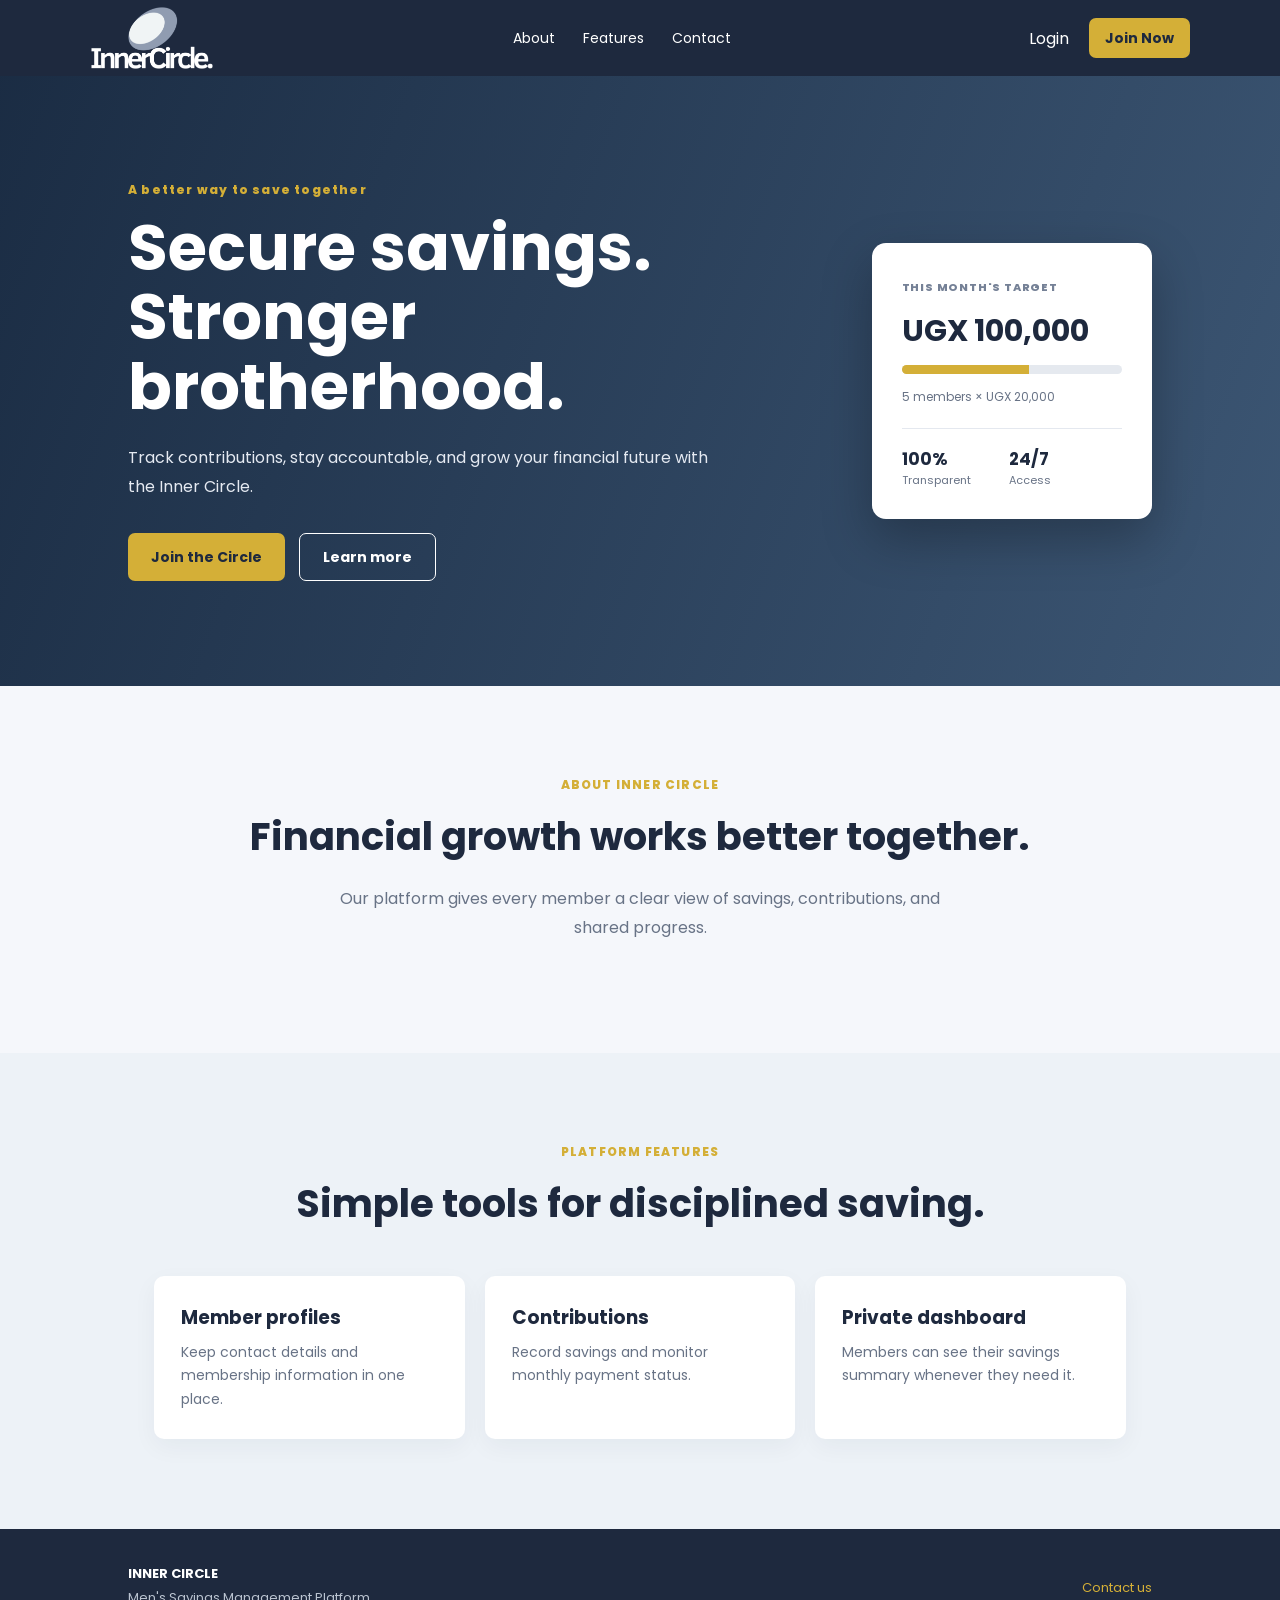
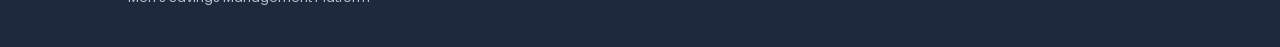
==== commit a2609838: "Update index.html" ====
--- a/index.html
+++ b/index.html
@@ -11,7 +11,7 @@
 </head>
 <body>
   <header class="site-header">
-    <a class="brand" href="index.html" aria-label="Inner Circle home"><img class="brand-logo" src="assets/inner-circle-logo-light.png" alt="Inner Circle"></a>
+    <a class="brand" href="index.html" aria-label="Inner Circle home"><img class="brand-logo" src="inner-circle-logo-light.png" alt="Inner Circle"></a>
     <nav aria-label="Main navigation">
       <a href="#about">About</a><a href="#features">Features</a><a href="#contact">Contact</a>
     </nav>
